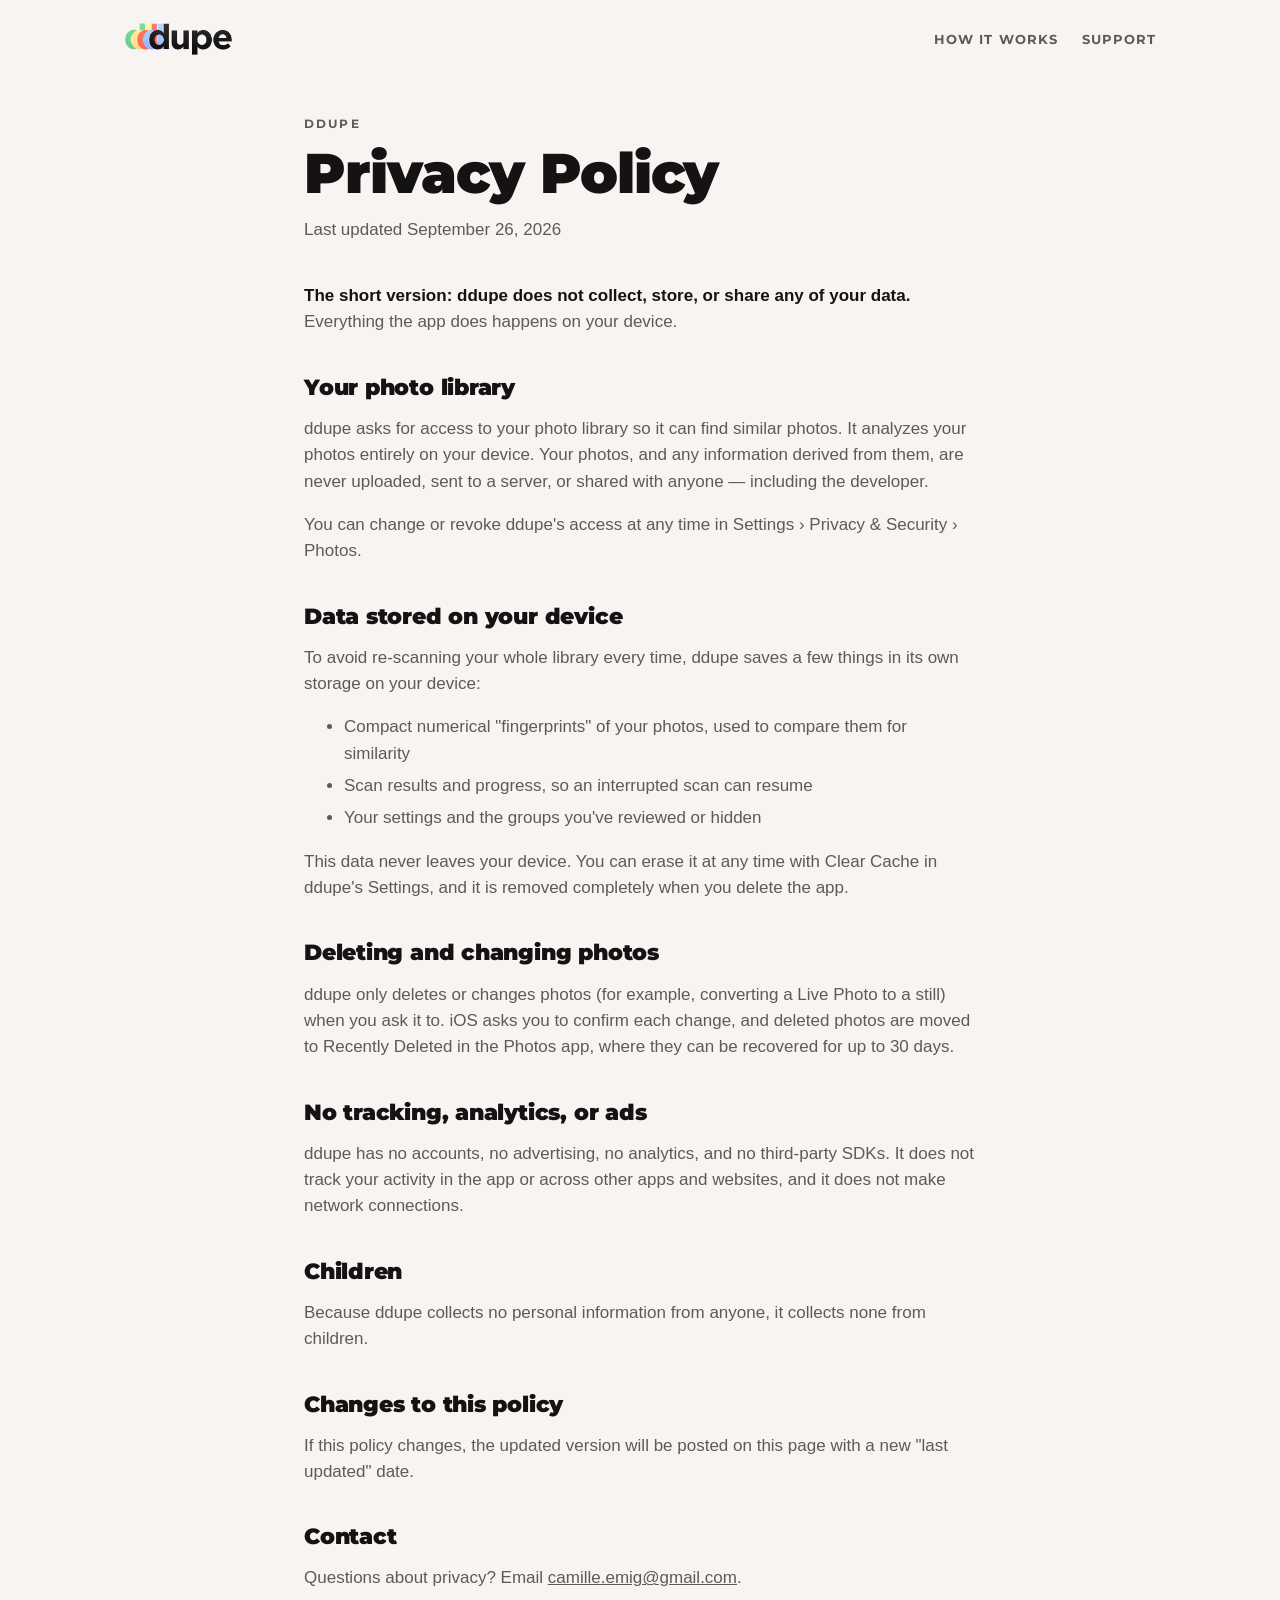
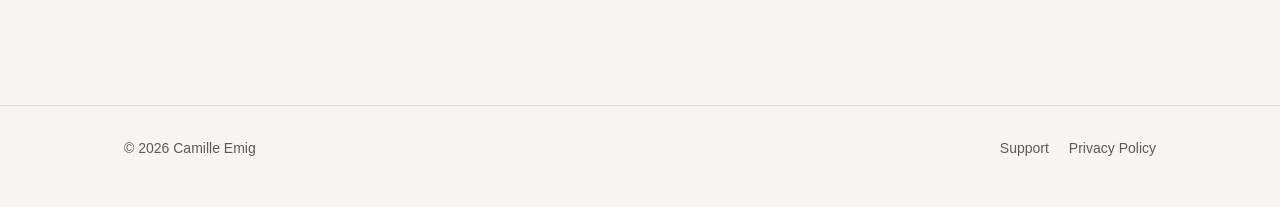
==== privacy.html @ ef937d9f "Replace personal site with ddupe landing page Adds the app landing page, support FAQ, and privacy po" ====
<!DOCTYPE html>
<html lang="en">
<head>
  <meta charset="utf-8">
  <meta name="viewport" content="width=device-width, initial-scale=1">
  <title>Privacy Policy — ddupe</title>
  <meta name="description" content="ddupe's privacy policy. ddupe runs entirely on your device and does not collect any data.">
  <meta name="theme-color" content="#f7f4f2" media="(prefers-color-scheme: light)">
  <meta name="theme-color" content="#181515" media="(prefers-color-scheme: dark)">
  <link rel="icon" type="image/png" href="assets/favicon.png">
  <link rel="apple-touch-icon" href="assets/apple-touch-icon.png">
  <link rel="preconnect" href="https://fonts.googleapis.com">
  <link rel="preconnect" href="https://fonts.gstatic.com" crossorigin>
  <link href="https://fonts.googleapis.com/css2?family=Montserrat:wght@700;900&display=swap" rel="stylesheet">
  <link rel="stylesheet" href="style.css">
</head>
<body>
  <header class="site-header">
    <div class="wrap">
      <a href="./" aria-label="ddupe home">
        <img class="wordmark wordmark-light" src="assets/wordmark.png" alt="ddupe">
        <img class="wordmark wordmark-dark" src="assets/wordmark-dark.png" alt="ddupe">
      </a>
      <nav class="site-nav">
        <a class="hide-sm" href="./#how">How it works</a>
        <a href="./#support">Support</a>
      </nav>
    </div>
  </header>

  <main class="legal">
    <div class="wrap">
      <p class="eyebrow">ddupe</p>
      <h1>Privacy Policy</h1>
      <p class="updated">Last updated September 26, 2026</p>

      <p><strong>The short version: ddupe does not collect, store, or share any of your data.</strong> Everything the app does happens on your device.</p>

      <h2>Your photo library</h2>
      <p>ddupe asks for access to your photo library so it can find similar photos. It analyzes your photos entirely on your device. Your photos, and any information derived from them, are never uploaded, sent to a server, or shared with anyone — including the developer.</p>
      <p>You can change or revoke ddupe's access at any time in Settings › Privacy &amp; Security › Photos.</p>

      <h2>Data stored on your device</h2>
      <p>To avoid re-scanning your whole library every time, ddupe saves a few things in its own storage on your device:</p>
      <ul>
        <li>Compact numerical "fingerprints" of your photos, used to compare them for similarity</li>
        <li>Scan results and progress, so an interrupted scan can resume</li>
        <li>Your settings and the groups you've reviewed or hidden</li>
      </ul>
      <p>This data never leaves your device. You can erase it at any time with Clear Cache in ddupe's Settings, and it is removed completely when you delete the app.</p>

      <h2>Deleting and changing photos</h2>
      <p>ddupe only deletes or changes photos (for example, converting a Live Photo to a still) when you ask it to. iOS asks you to confirm each change, and deleted photos are moved to Recently Deleted in the Photos app, where they can be recovered for up to 30 days.</p>

      <h2>No tracking, analytics, or ads</h2>
      <p>ddupe has no accounts, no advertising, no analytics, and no third-party SDKs. It does not track your activity in the app or across other apps and websites, and it does not make network connections.</p>

      <h2>Children</h2>
      <p>Because ddupe collects no personal information from anyone, it collects none from children.</p>

      <h2>Changes to this policy</h2>
      <p>If this policy changes, the updated version will be posted on this page with a new "last updated" date.</p>

      <h2>Contact</h2>
      <p>Questions about privacy? Email <a href="mailto:camille.emig@gmail.com?subject=ddupe%20privacy">camille.emig@gmail.com</a>.</p>
    </div>
  </main>

  <footer class="site-footer">
    <div class="wrap">
      <span>© 2026 Camille Emig</span>
      <nav>
        <a href="./#support">Support</a>
        <a href="privacy.html">Privacy Policy</a>
      </nav>
    </div>
  </footer>
</body>
</html>
---- style.css ----
:root {
  --bg: #f7f4f2;
  --surface: #efebe5;
  --card: #ffffff;
  --text: #141212;
  --muted: #5f5a55;
  --line: rgba(20, 18, 18, 0.1);
  --green: #528c68;
  --yellow: #e2b269;
  --red: #d7584e;
  --blue: #89a5ff;
  --display: "Montserrat", -apple-system, BlinkMacSystemFont, "Helvetica Neue", sans-serif;
  --body: -apple-system, BlinkMacSystemFont, "SF Pro Text", "Inter", "Helvetica Neue", sans-serif;
  --wrap: 1080px;
  color-scheme: light dark;
}

@media (prefers-color-scheme: dark) {
  :root {
    --bg: #181515;
    --surface: #211d1d;
    --card: #2a2525;
    --text: #f4f0ec;
    --muted: #a8a19b;
    --line: rgba(244, 240, 236, 0.12);
  }
}

* { box-sizing: border-box; }

html { -webkit-text-size-adjust: 100%; scroll-behavior: smooth; }

body {
  margin: 0;
  background: var(--bg);
  color: var(--text);
  font: 17px/1.55 var(--body);
  -webkit-font-smoothing: antialiased;
}

a { color: inherit; }

img { display: block; max-width: 100%; }

.wrap {
  max-width: var(--wrap);
  margin: 0 auto;
  padding: 0 24px;
}

.eyebrow {
  font: 700 12px/1 var(--display);
  letter-spacing: 0.18em;
  text-transform: uppercase;
  color: var(--muted);
  margin: 0 0 14px;
}

h1, h2, h3 {
  font-family: var(--display);
  font-weight: 900;
  letter-spacing: -0.02em;
  line-height: 1.05;
  margin: 0;
}

h1 { font-size: clamp(44px, 7vw, 76px); }
h2 { font-size: clamp(32px, 4.5vw, 46px); }
h3 { font-size: 20px; letter-spacing: -0.01em; line-height: 1.2; }

.lede {
  font-size: clamp(18px, 2vw, 21px);
  color: var(--muted);
  max-width: 34ch;
  margin: 20px 0 0;
}

/* Header */

.site-header {
  padding: 22px 0;
}

.site-header .wrap {
  display: flex;
  align-items: center;
  justify-content: space-between;
  gap: 16px;
}

.wordmark { height: 34px; width: auto; }
.wordmark-dark { display: none; }

@media (prefers-color-scheme: dark) {
  .wordmark-light { display: none; }
  .wordmark-dark { display: block; }
}

.site-nav {
  display: flex;
  gap: 24px;
  font: 700 13px/1 var(--display);
  letter-spacing: 0.08em;
  text-transform: uppercase;
}

.site-nav a { text-decoration: none; color: var(--muted); }
.site-nav a:hover { color: var(--text); }

/* App Store button */

.store-button {
  display: inline-flex;
  align-items: center;
  gap: 10px;
  margin-top: 32px;
  padding: 12px 22px 12px 18px;
  border-radius: 14px;
  background: #000;
  color: #fff;
  text-decoration: none;
  transition: transform 0.15s ease;
}

.store-button:hover { transform: translateY(-1px); }

.store-button svg { width: 26px; height: 26px; flex: none; }

.store-button span { display: flex; flex-direction: column; line-height: 1.1; }
.store-button small { font-size: 11px; opacity: 0.85; }
.store-button strong { font-size: 20px; font-weight: 600; letter-spacing: -0.01em; }

@media (prefers-color-scheme: dark) {
  .store-button { background: #fff; color: #000; }
}

.requirements {
  margin: 14px 0 0;
  font-size: 14px;
  color: var(--muted);
}

/* Hero */

.hero {
  padding: 48px 0 96px;
}

.hero .wrap {
  display: grid;
  grid-template-columns: 1.05fr 1fr;
  align-items: center;
  gap: 56px;
}

.stripes {
  display: flex;
  gap: 6px;
  margin-bottom: 28px;
}

.stripes i {
  display: block;
  width: 10px;
  height: 36px;
  border-radius: 2px;
}

.stripes i:nth-child(1) { background: var(--green); }
.stripes i:nth-child(2) { background: var(--yellow); }
.stripes i:nth-child(3) { background: var(--red); }
.stripes i:nth-child(4) { background: var(--blue); }

/* Phone mock */

.phone {
  justify-self: center;
  width: min(100%, 340px);
  aspect-ratio: 9 / 18.5;
  border-radius: 48px;
  padding: 12px;
  background: #121010;
  box-shadow:
    0 0 0 1px rgba(0, 0, 0, 0.08),
    0 30px 60px -20px rgba(40, 25, 15, 0.35),
    0 12px 24px -12px rgba(40, 25, 15, 0.25);
}

.screen {
  height: 100%;
  border-radius: 37px;
  overflow: hidden;
  background: #fefeff;
  color: #141212;
  display: flex;
  flex-direction: column;
  padding: 46px 16px 18px;
}

@media (prefers-color-scheme: dark) {
  .screen { background: #181515; color: #f4f0ec; }
  .phone { background: #000; box-shadow: 0 0 0 1px rgba(255, 255, 255, 0.12), 0 30px 60px -20px rgba(0, 0, 0, 0.6); }
}

.screen-title {
  font: 900 22px/1.1 var(--display);
  letter-spacing: -0.02em;
  margin: 0 0 4px;
}

.screen-sub {
  font-size: 12px;
  color: #8a837d;
  margin: 0 0 14px;
}

.shot {
  position: relative;
  border-radius: 14px;
  overflow: hidden;
  flex: 1;
  min-height: 0;
}

.shot img {
  width: 100%;
  height: 100%;
  object-fit: cover;
}

.shot.keep { outline: 3px solid var(--green); outline-offset: -3px; }

.pip {
  position: absolute;
  right: 8px;
  bottom: 8px;
  width: 24px;
  height: 24px;
  border-radius: 50%;
  display: grid;
  place-items: center;
  color: #fff;
  box-shadow: 0 0 0 2px #fefeff;
}

.pip svg { width: 12px; height: 12px; }
.pip.keep { background: var(--green); }
.pip.delete { background: var(--red); }

.thumbs {
  display: grid;
  grid-template-columns: repeat(3, 1fr);
  gap: 8px;
  margin-top: 8px;
}

.thumbs .shot { aspect-ratio: 1; flex: none; }
.thumbs .shot.dim img { opacity: 0.55; }
.thumbs .pip { width: 20px; height: 20px; right: 5px; bottom: 5px; }
.thumbs .pip svg { width: 10px; height: 10px; }

.screen-bar {
  display: flex;
  gap: 8px;
  margin-top: 14px;
}

.screen-bar span {
  flex: 1;
  text-align: center;
  padding: 11px 0;
  border-radius: 999px;
  font: 700 11px/1 var(--display);
  letter-spacing: 0.12em;
}

.screen-bar .ghost { box-shadow: inset 0 0 0 1px rgba(128, 120, 112, 0.35); }
.screen-bar .solid { background: var(--red); color: #fff; }

/* Sections */

section { padding: 96px 0; }

.section-head { max-width: 640px; margin-bottom: 48px; }
.section-head p { color: var(--muted); margin: 16px 0 0; font-size: 19px; }

.band { background: var(--surface); }

.steps {
  list-style: none;
  padding: 0;
  margin: 0;
  display: grid;
  grid-template-columns: repeat(3, 1fr);
  gap: 20px;
  counter-reset: step;
}

.steps li {
  background: var(--card);
  border-radius: 22px;
  padding: 28px;
  counter-increment: step;
}

.steps li::before {
  content: counter(step);
  display: grid;
  place-items: center;
  width: 38px;
  height: 38px;
  border-radius: 50%;
  margin-bottom: 22px;
  font: 900 17px/1 var(--display);
  color: #fff;
}

.steps li:nth-child(1)::before { background: var(--green); }
.steps li:nth-child(2)::before { background: var(--yellow); color: #3a2a10; }
.steps li:nth-child(3)::before { background: var(--red); }

.steps p, .features p { color: var(--muted); margin: 10px 0 0; font-size: 16px; }

.features {
  display: grid;
  grid-template-columns: repeat(2, 1fr);
  gap: 44px 56px;
}

.feature {
  display: grid;
  grid-template-columns: 48px 1fr;
  gap: 18px;
  align-items: start;
}

.feature-icon {
  width: 48px;
  height: 48px;
  border-radius: 14px;
  display: grid;
  place-items: center;
}

.feature-icon svg { width: 24px; height: 24px; }

.tint-green { background: color-mix(in srgb, var(--green) 16%, transparent); color: var(--green); }
.tint-yellow { background: color-mix(in srgb, var(--yellow) 22%, transparent); color: #b0823b; }
.tint-red { background: color-mix(in srgb, var(--red) 15%, transparent); color: var(--red); }
.tint-blue { background: color-mix(in srgb, var(--blue) 20%, transparent); color: #5a78e0; }

@media (prefers-color-scheme: dark) {
  .tint-yellow { color: var(--yellow); }
  .tint-blue { color: var(--blue); }
}

/* Privacy */

.privacy .wrap {
  display: grid;
  grid-template-columns: 1fr 1fr;
  gap: 56px;
  align-items: center;
}

.promises {
  list-style: none;
  margin: 0;
  padding: 8px 28px;
  background: var(--card);
  border-radius: 22px;
}

.promises li {
  display: flex;
  align-items: center;
  gap: 14px;
  padding: 18px 0;
  font-weight: 500;
}

.promises li + li { border-top: 1px solid var(--line); }

.promises svg { width: 22px; height: 22px; color: var(--green); flex: none; }

/* FAQ */

.faq { max-width: 760px; }

.faq details {
  border-top: 1px solid var(--line);
  padding: 20px 0;
}

.faq details:last-of-type { border-bottom: 1px solid var(--line); }

.faq summary {
  cursor: pointer;
  list-style: none;
  display: flex;
  justify-content: space-between;
  gap: 16px;
  font-weight: 600;
  font-size: 18px;
}

.faq summary::-webkit-details-marker { display: none; }

.faq summary::after {
  content: "+";
  font: 400 24px/1 var(--display);
  color: var(--muted);
  transition: transform 0.2s ease;
}

.faq details[open] summary::after { transform: rotate(45deg); }

.faq details p { color: var(--muted); margin: 12px 0 0; }

.contact {
  margin-top: 48px;
  padding: 28px;
  border-radius: 22px;
  background: var(--surface);
  max-width: 760px;
}

.contact p { margin: 8px 0 0; color: var(--muted); }
.contact a { color: var(--text); font-weight: 600; }

/* CTA */

.cta {
  text-align: center;
  padding: 112px 0;
}

.cta img.app-icon {
  width: 112px;
  height: 112px;
  border-radius: 25px;
  margin: 0 auto 28px;
  box-shadow: 0 16px 32px -14px rgba(40, 25, 15, 0.35);
}

.cta .lede { margin-left: auto; margin-right: auto; }

/* Footer */

.site-footer {
  padding: 32px 0 48px;
  border-top: 1px solid var(--line);
  font-size: 14px;
  color: var(--muted);
}

.site-footer .wrap {
  display: flex;
  justify-content: space-between;
  flex-wrap: wrap;
  gap: 12px;
}

.site-footer nav { display: flex; gap: 20px; }
.site-footer a { text-decoration: none; }
.site-footer a:hover { color: var(--text); }

/* Legal page */

.legal { padding: 40px 0 96px; }
.legal .wrap { max-width: 720px; }
.legal h1 { font-size: clamp(38px, 6vw, 56px); }
.legal .updated { color: var(--muted); margin: 14px 0 40px; }
.legal h2 { font-size: 22px; letter-spacing: -0.01em; margin: 40px 0 10px; }
.legal p, .legal li { color: var(--muted); }
.legal li + li { margin-top: 6px; }
.legal strong { color: var(--text); }

/* Responsive */

@media (max-width: 860px) {
  .hero { padding: 24px 0 72px; }
  .hero .wrap, .privacy .wrap { grid-template-columns: 1fr; gap: 56px; }
  .steps { grid-template-columns: 1fr; }
  .features { grid-template-columns: 1fr; gap: 32px; }
  section { padding: 72px 0; }
}

@media (max-width: 520px) {
  .wrap { padding: 0 16px; }
  .site-nav { gap: 16px; font-size: 12px; }
  .site-nav .hide-sm { display: none; }
  .wordmark { height: 28px; }
  .phone { width: min(100%, 300px); }
}
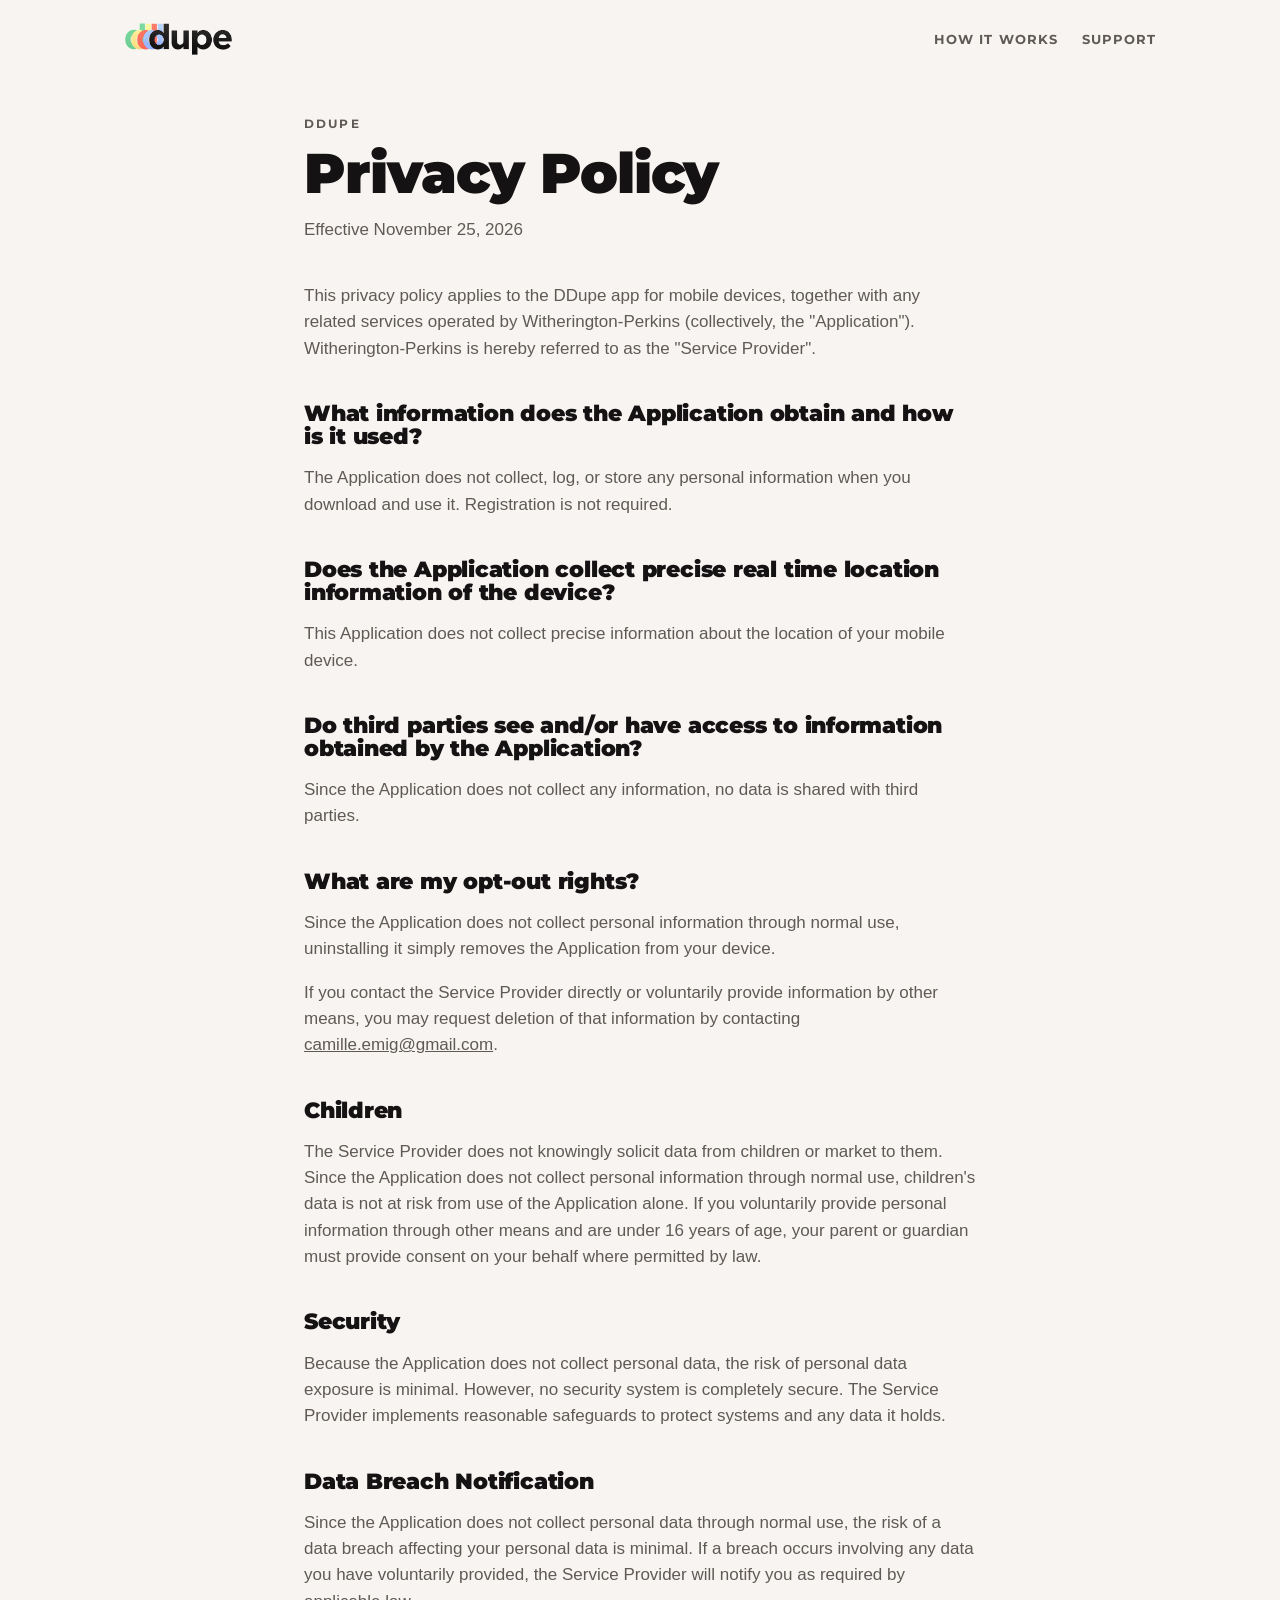
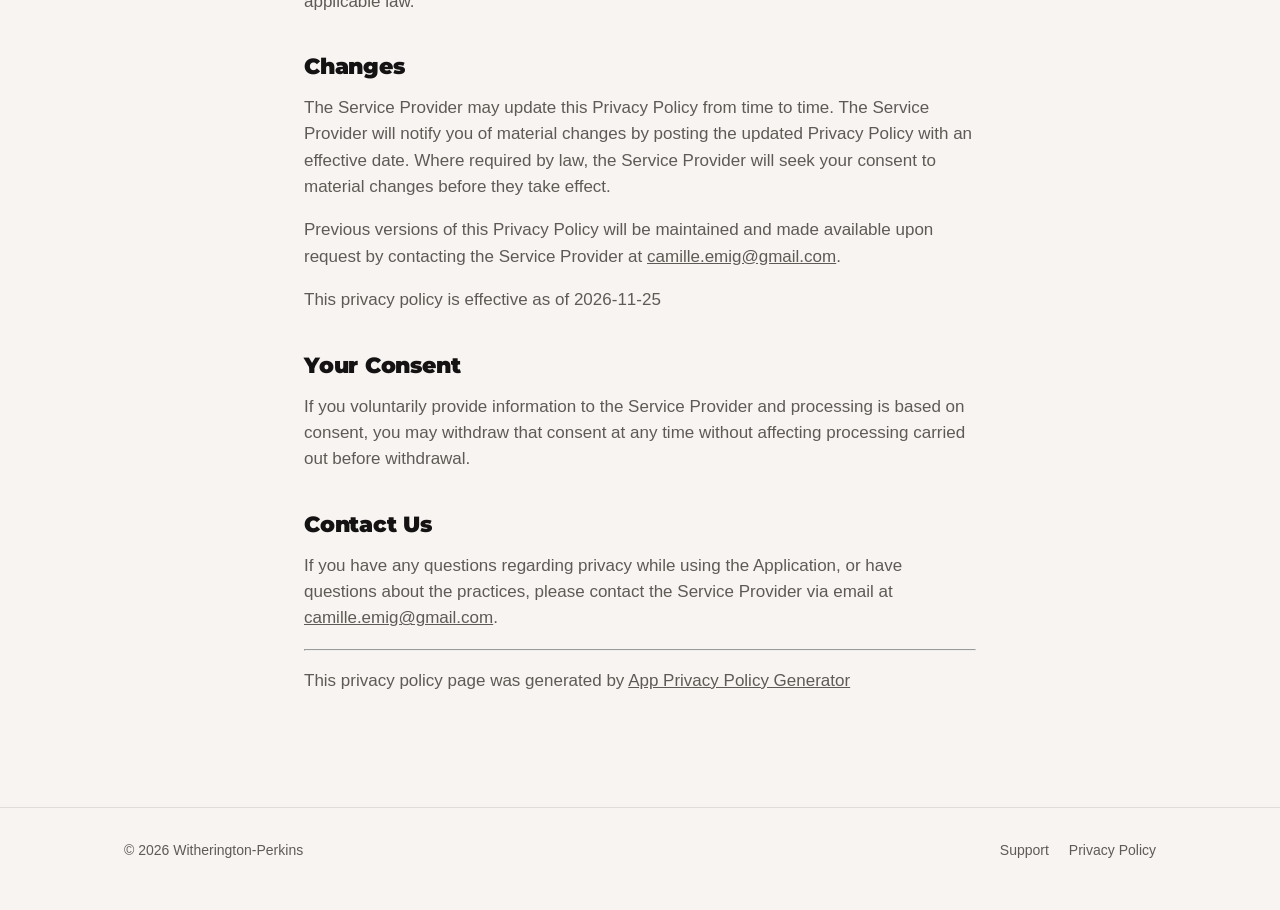
==== commit e940bc18: "Replace ddupe privacy policy and update copyright holder Co-Authored-By: Claude Opus 5.5 <noreply@an" ====
--- a/privacy.html
+++ b/privacy.html
@@ -32,43 +32,51 @@
     <div class="wrap">
       <p class="eyebrow">ddupe</p>
       <h1>Privacy Policy</h1>
-      <p class="updated">Last updated September 26, 2026</p>
+      <p class="updated">Effective November 25, 2026</p>
 
-      <p><strong>The short version: ddupe does not collect, store, or share any of your data.</strong> Everything the app does happens on your device.</p>
+      <p>This privacy policy applies to the DDupe app for mobile devices, together with any related services operated by Witherington-Perkins (collectively, the "Application"). Witherington-Perkins is hereby referred to as the "Service Provider".</p>
 
-      <h2>Your photo library</h2>
-      <p>ddupe asks for access to your photo library so it can find similar photos. It analyzes your photos entirely on your device. Your photos, and any information derived from them, are never uploaded, sent to a server, or shared with anyone — including the developer.</p>
-      <p>You can change or revoke ddupe's access at any time in Settings › Privacy &amp; Security › Photos.</p>
+      <h2>What information does the Application obtain and how is it used?</h2>
+      <p>The Application does not collect, log, or store any personal information when you download and use it. Registration is not required.</p>
 
-      <h2>Data stored on your device</h2>
-      <p>To avoid re-scanning your whole library every time, ddupe saves a few things in its own storage on your device:</p>
-      <ul>
-        <li>Compact numerical "fingerprints" of your photos, used to compare them for similarity</li>
-        <li>Scan results and progress, so an interrupted scan can resume</li>
-        <li>Your settings and the groups you've reviewed or hidden</li>
-      </ul>
-      <p>This data never leaves your device. You can erase it at any time with Clear Cache in ddupe's Settings, and it is removed completely when you delete the app.</p>
+      <h2>Does the Application collect precise real time location information of the device?</h2>
+      <p>This Application does not collect precise information about the location of your mobile device.</p>
 
-      <h2>Deleting and changing photos</h2>
-      <p>ddupe only deletes or changes photos (for example, converting a Live Photo to a still) when you ask it to. iOS asks you to confirm each change, and deleted photos are moved to Recently Deleted in the Photos app, where they can be recovered for up to 30 days.</p>
+      <h2>Do third parties see and/or have access to information obtained by the Application?</h2>
+      <p>Since the Application does not collect any information, no data is shared with third parties.</p>
 
-      <h2>No tracking, analytics, or ads</h2>
-      <p>ddupe has no accounts, no advertising, no analytics, and no third-party SDKs. It does not track your activity in the app or across other apps and websites, and it does not make network connections.</p>
+      <h2>What are my opt-out rights?</h2>
+      <p>Since the Application does not collect personal information through normal use, uninstalling it simply removes the Application from your device.</p>
+      <p>If you contact the Service Provider directly or voluntarily provide information by other means, you may request deletion of that information by contacting <a href="mailto:camille.emig@gmail.com?subject=ddupe%20privacy">camille.emig@gmail.com</a>.</p>
 
       <h2>Children</h2>
-      <p>Because ddupe collects no personal information from anyone, it collects none from children.</p>
+      <p>The Service Provider does not knowingly solicit data from children or market to them. Since the Application does not collect personal information through normal use, children's data is not at risk from use of the Application alone. If you voluntarily provide personal information through other means and are under 16 years of age, your parent or guardian must provide consent on your behalf where permitted by law.</p>
 
-      <h2>Changes to this policy</h2>
-      <p>If this policy changes, the updated version will be posted on this page with a new "last updated" date.</p>
+      <h2>Security</h2>
+      <p>Because the Application does not collect personal data, the risk of personal data exposure is minimal. However, no security system is completely secure. The Service Provider implements reasonable safeguards to protect systems and any data it holds.</p>
 
-      <h2>Contact</h2>
-      <p>Questions about privacy? Email <a href="mailto:camille.emig@gmail.com?subject=ddupe%20privacy">camille.emig@gmail.com</a>.</p>
+      <h2>Data Breach Notification</h2>
+      <p>Since the Application does not collect personal data through normal use, the risk of a data breach affecting your personal data is minimal. If a breach occurs involving any data you have voluntarily provided, the Service Provider will notify you as required by applicable law.</p>
+
+      <h2>Changes</h2>
+      <p>The Service Provider may update this Privacy Policy from time to time. The Service Provider will notify you of material changes by posting the updated Privacy Policy with an effective date. Where required by law, the Service Provider will seek your consent to material changes before they take effect.</p>
+      <p>Previous versions of this Privacy Policy will be maintained and made available upon request by contacting the Service Provider at <a href="mailto:camille.emig@gmail.com?subject=ddupe%20privacy">camille.emig@gmail.com</a>.</p>
+      <p>This privacy policy is effective as of 2026-11-25</p>
+
+      <h2>Your Consent</h2>
+      <p>If you voluntarily provide information to the Service Provider and processing is based on consent, you may withdraw that consent at any time without affecting processing carried out before withdrawal.</p>
+
+      <h2>Contact Us</h2>
+      <p>If you have any questions regarding privacy while using the Application, or have questions about the practices, please contact the Service Provider via email at <a href="mailto:camille.emig@gmail.com?subject=ddupe%20privacy">camille.emig@gmail.com</a>.</p>
+
+      <hr>
+      <p>This privacy policy page was generated by <a href="https://app-privacy-policy-generator.nisrulz.com/" target="_blank" rel="noopener noreferrer">App Privacy Policy Generator</a></p>
     </div>
   </main>
 
   <footer class="site-footer">
     <div class="wrap">
-      <span>© 2026 Camille Emig</span>
+      <span>© 2026 Witherington-Perkins</span>
       <nav>
         <a href="./#support">Support</a>
         <a href="privacy.html">Privacy Policy</a>
